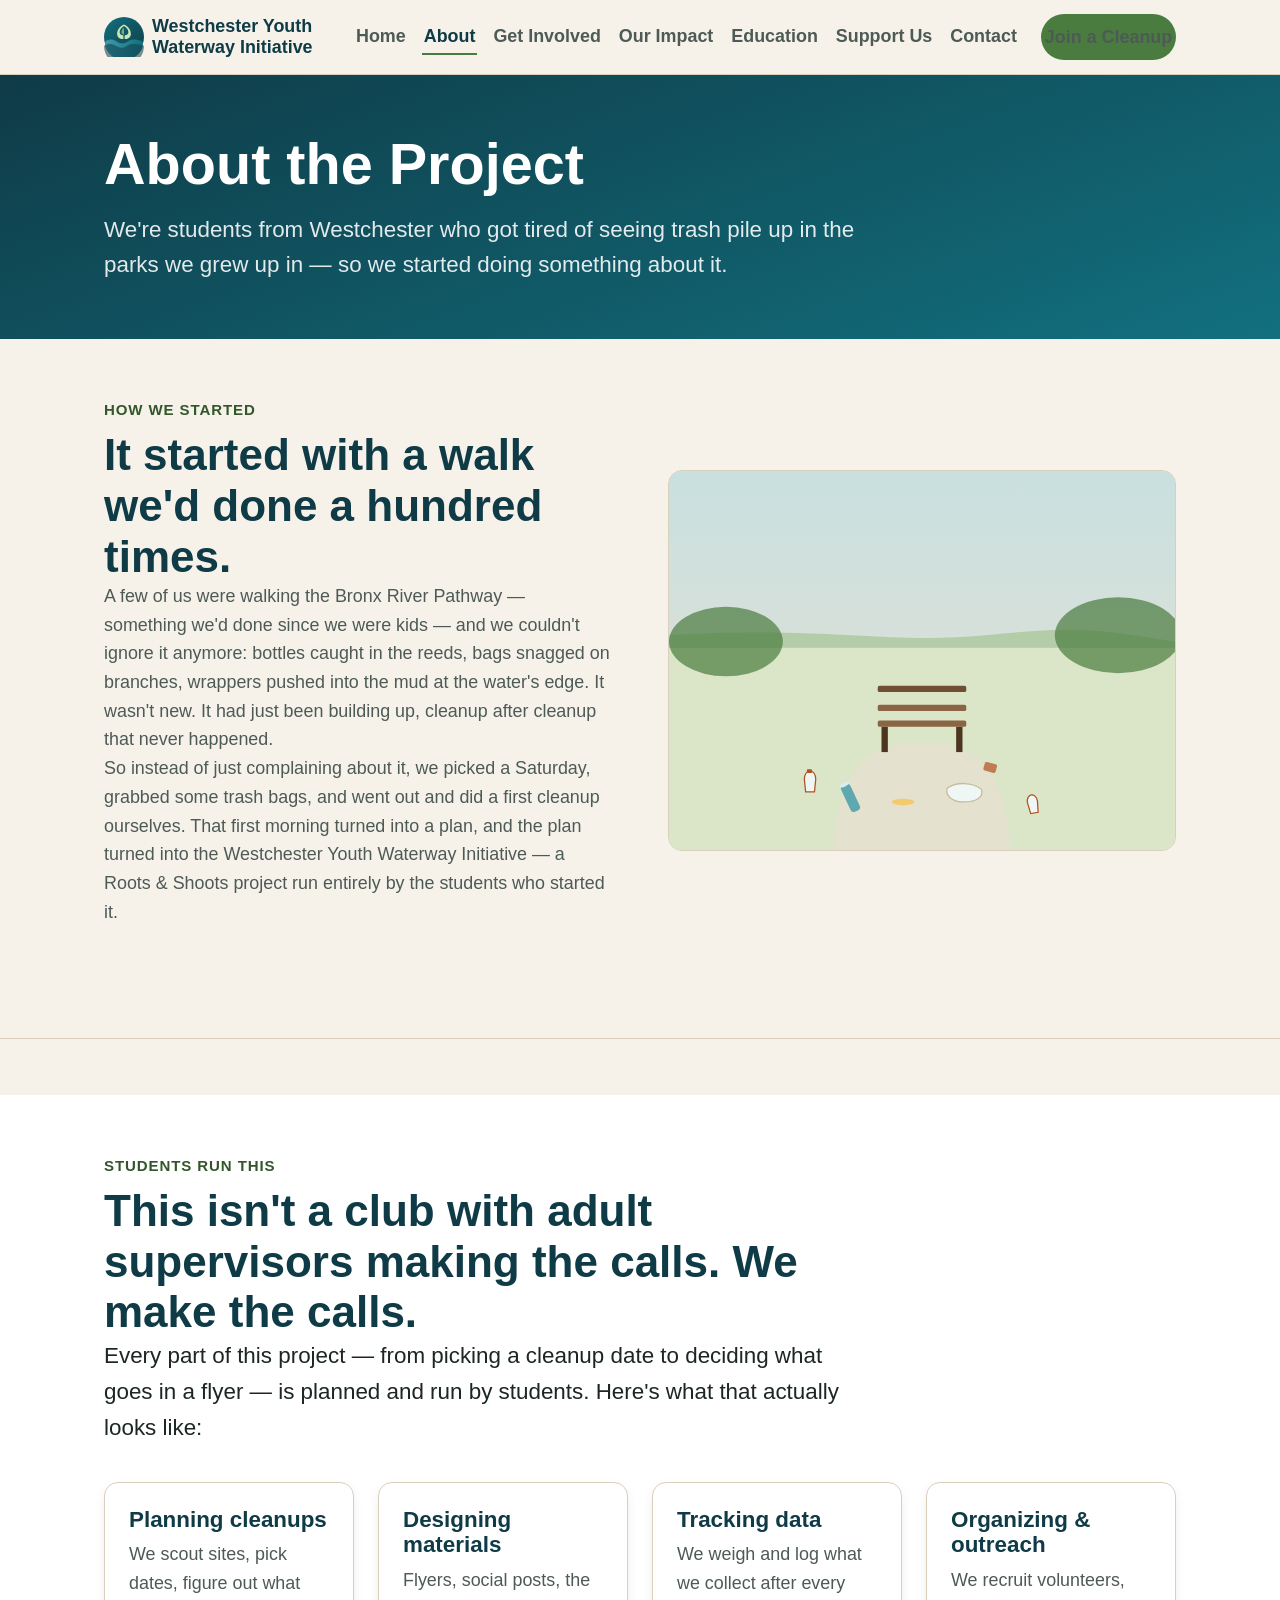
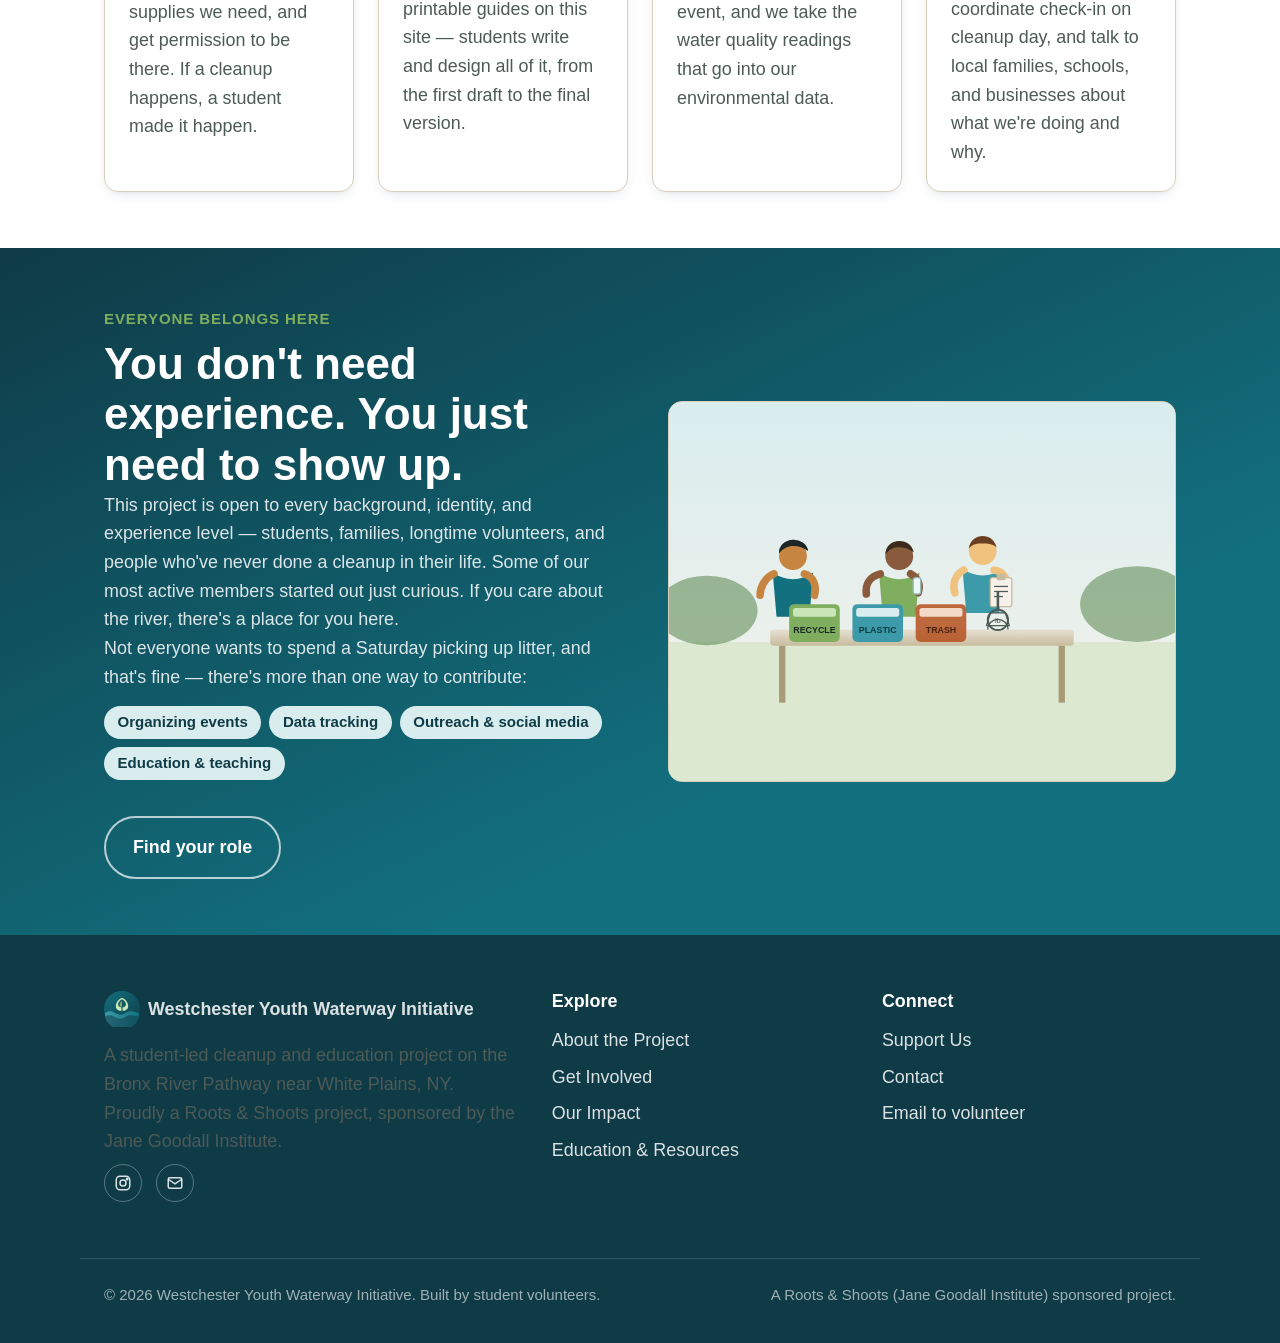
==== about.html @ 6a2f2ce6 "Build Westchester Youth Waterway Initiative website Static HTML/CSS/JS site (no build step, no depen" ====
<!doctype html>
<html lang="en">
<head>
<meta charset="UTF-8">
<meta name="viewport" content="width=device-width, initial-scale=1.0">
<title>About the Project | Westchester Youth Waterway Initiative</title>
<meta name="description" content="How the Westchester Youth Waterway Initiative started, who runs it, and how students lead every part of it.">
<link rel="icon" href="images/logo-mark.svg" type="image/svg+xml">
<link rel="stylesheet" href="css/styles.css">
</head>
<body>
<a class="skip-link" href="#main">Skip to content</a>

<header class="site-header">
  <div class="container nav-bar">
    <a class="brand" href="index.html">
      <img src="images/logo-mark.svg" alt="" width="40" height="40">
      <span class="brand-name-full">Westchester Youth<br>Waterway Initiative</span>
    </a>
    <button class="nav-toggle" type="button" aria-expanded="false" aria-controls="primary-nav-list">
      <span>Menu</span>
    </button>
    <ul class="nav-list" id="primary-nav-list">
      <li><a href="index.html">Home</a></li>
      <li><a href="about.html" aria-current="page">About</a></li>
      <li><a href="get-involved.html">Get Involved</a></li>
      <li><a href="impact.html">Our Impact</a></li>
      <li><a href="education.html">Education</a></li>
      <li><a href="support.html">Support Us</a></li>
      <li><a href="contact.html">Contact</a></li>
      <li><a class="btn btn-primary" href="get-involved.html">Join a Cleanup</a></li>
    </ul>
  </div>
</header>

<main id="main">

  <section class="page-hero">
    <div class="container">
      <h1>About the Project</h1>
      <p class="lede">We're students from Westchester who got tired of seeing trash pile up in the parks we grew up in — so we started doing something about it.</p>
    </div>
  </section>

  <!-- Origin story -->
  <section class="section">
    <div class="container split">
      <div>
        <span class="eyebrow">How we started</span>
        <h2>It started with a walk we'd done a hundred times.</h2>
        <p>A few of us were walking the Bronx River Pathway — something we'd done since we were kids — and we couldn't ignore it anymore: bottles caught in the reeds, bags snagged on branches, wrappers pushed into the mud at the water's edge. It wasn't new. It had just been building up, cleanup after cleanup that never happened.</p>
        <p>So instead of just complaining about it, we picked a Saturday, grabbed some trash bags, and went out and did a first cleanup ourselves. That first morning turned into a plan, and the plan turned into the Westchester Youth Waterway Initiative — a Roots &amp; Shoots project run entirely by the students who started it.</p>
      </div>
      <figure class="art-frame ratio-4-3">
        <img src="images/site-a-before.svg" alt="Illustration of a riverside park bench area with litter scattered in the grass, before a cleanup">
      </figure>
    </div>
  </section>

  <hr class="divider">

  <!-- Student leadership -->
  <section class="section section--alt">
    <div class="container">
      <div class="section-head">
        <span class="eyebrow">Students run this</span>
        <h2>This isn't a club with adult supervisors making the calls. We make the calls.</h2>
        <p class="lede">Every part of this project — from picking a cleanup date to deciding what goes in a flyer — is planned and run by students. Here's what that actually looks like:</p>
      </div>
      <div class="grid grid-4">
        <div class="card">
          <h3>Planning cleanups</h3>
          <p>We scout sites, pick dates, figure out what supplies we need, and get permission to be there. If a cleanup happens, a student made it happen.</p>
        </div>
        <div class="card">
          <h3>Designing materials</h3>
          <p>Flyers, social posts, the printable guides on this site — students write and design all of it, from the first draft to the final version.</p>
        </div>
        <div class="card">
          <h3>Tracking data</h3>
          <p>We weigh and log what we collect after every event, and we take the water quality readings that go into our environmental data.</p>
        </div>
        <div class="card">
          <h3>Organizing &amp; outreach</h3>
          <p>We recruit volunteers, coordinate check-in on cleanup day, and talk to local families, schools, and businesses about what we're doing and why.</p>
        </div>
      </div>
    </div>
  </section>

  <!-- Inclusivity -->
  <section class="section section--river">
    <div class="container split">
      <div>
        <span class="eyebrow">Everyone belongs here</span>
        <h2>You don't need experience. You just need to show up.</h2>
        <p>This project is open to every background, identity, and experience level — students, families, longtime volunteers, and people who've never done a cleanup in their life. Some of our most active members started out just curious. If you care about the river, there's a place for you here.</p>
        <p>Not everyone wants to spend a Saturday picking up litter, and that's fine — there's more than one way to contribute:</p>
        <div class="tag-list">
          <span class="tag">Organizing events</span>
          <span class="tag">Data tracking</span>
          <span class="tag">Outreach &amp; social media</span>
          <span class="tag">Education &amp; teaching</span>
        </div>
        <div class="btn-row" style="margin-top: var(--space-5);">
          <a class="btn btn-outline-light" href="get-involved.html">Find your role</a>
        </div>
      </div>
      <figure class="art-frame ratio-4-3">
        <img src="images/cleanup-sorting.svg" alt="Illustration of students sorting and logging collected litter at a table">
      </figure>
    </div>
  </section>

</main>

<footer class="site-footer">
  <div class="container footer-grid">
    <div>
      <div class="footer-brand">
        <img src="images/logo-mark.svg" alt="" width="36" height="36">
        <strong>Westchester Youth Waterway Initiative</strong>
      </div>
      <p>A student-led cleanup and education project on the Bronx River Pathway near White Plains, NY. Proudly a Roots &amp; Shoots project, sponsored by the Jane Goodall Institute.</p>
      <div class="social-row">
        <a href="https://instagram.com/yourhandle" aria-label="Instagram (placeholder — update in footer of every page)">
          <svg viewBox="0 0 24 24" fill="none" stroke="currentColor" stroke-width="2" aria-hidden="true"><rect x="3" y="3" width="18" height="18" rx="5"/><circle cx="12" cy="12" r="4"/><circle cx="17.5" cy="6.5" r="1"/></svg>
        </a>
        <a href="mailto:ethangkantor@gmail.com" aria-label="Email us">
          <svg viewBox="0 0 24 24" fill="none" stroke="currentColor" stroke-width="2" aria-hidden="true"><rect x="3" y="5" width="18" height="14" rx="2"/><path d="M3 7l9 6 9-6"/></svg>
        </a>
      </div>
    </div>
    <div>
      <h4>Explore</h4>
      <nav class="footer-links" aria-label="Footer">
        <a href="about.html">About the Project</a>
        <a href="get-involved.html">Get Involved</a>
        <a href="impact.html">Our Impact</a>
        <a href="education.html">Education &amp; Resources</a>
      </nav>
    </div>
    <div>
      <h4>Connect</h4>
      <div class="footer-links">
        <a href="support.html">Support Us</a>
        <a href="contact.html">Contact</a>
        <a href="mailto:ethangkantor@gmail.com?subject=Volunteer%20sign-up">Email to volunteer</a>
      </div>
    </div>
  </div>
  <div class="container footer-bottom">
    <span>© 2026 Westchester Youth Waterway Initiative. Built by student volunteers.</span>
    <span>A Roots &amp; Shoots (Jane Goodall Institute) sponsored project.</span>
  </div>
</footer>

<script src="js/main.js" defer></script>
</body>
</html>
---- css/styles.css ----
/* =========================================================================
   Westchester Youth Waterway Initiative — Site Stylesheet
   One file, used by every page. See README.md before editing colors.
   ========================================================================= */

/* ---- Design tokens ------------------------------------------------------ */
:root {
  /* River / water tones */
  --river-deep: #0f3b47;
  --river: #12707f;
  --river-light: #3d9aa8;
  --river-pale: #d9edee;

  /* Leaf / plant tones */
  --leaf-deep: #33562c;
  --leaf: #4a7c3f;
  --leaf-light: #7fae5f;
  --leaf-pale: #e4efd9;

  /* Warm neutrals */
  --sand: #f6f2ea;
  --sand-deep: #e8e0d2;
  --sand-line: #d9cfba;
  --white: #ffffff;

  /* Text */
  --ink: #1c2624;
  --ink-soft: #4d5a56;
  --ink-faint: #5c655f;

  /* Feedback */
  --warn: #b5501f;

  /* Type scale */
  --font-body: -apple-system, BlinkMacSystemFont, "Segoe UI", Roboto, Helvetica, Arial, sans-serif;
  --fs-sm: clamp(0.85rem, 0.82rem + 0.15vw, 0.95rem);
  --fs-base: clamp(1rem, 0.96rem + 0.2vw, 1.125rem);
  --fs-lg: clamp(1.15rem, 1.05rem + 0.45vw, 1.4rem);
  --fs-xl: clamp(1.5rem, 1.3rem + 0.9vw, 2rem);
  --fs-2xl: clamp(1.9rem, 1.5rem + 1.8vw, 2.75rem);
  --fs-3xl: clamp(2.3rem, 1.7rem + 2.8vw, 3.6rem);

  /* Spacing scale */
  --space-1: 0.25rem;
  --space-2: 0.5rem;
  --space-3: 0.9rem;
  --space-4: 1.5rem;
  --space-5: 2.25rem;
  --space-6: 3.5rem;
  --space-7: 5.5rem;

  /* Layout */
  --container: 1120px;
  --radius: 14px;
  --radius-sm: 8px;
  --shadow: 0 10px 30px -14px rgba(15, 59, 71, 0.35);
  --shadow-sm: 0 4px 14px -6px rgba(15, 59, 71, 0.25);
}

/* ---- Reset --------------------------------------------------------------- */
*, *::before, *::after { box-sizing: border-box; }
html { -webkit-text-size-adjust: 100%; }
body {
  margin: 0;
  font-family: var(--font-body);
  font-size: var(--fs-base);
  line-height: 1.6;
  color: var(--ink);
  background: var(--sand);
}
img, svg { max-width: 100%; display: block; }
h1, h2, h3, h4, p, ul, ol, figure { margin: 0; }
ul, ol { padding: 0; list-style: none; }
a { color: inherit; }
button { font: inherit; }

h1, h2, h3, h4 {
  font-weight: 800;
  line-height: 1.15;
  color: var(--river-deep);
}
h1 { font-size: var(--fs-3xl); }
h2 { font-size: var(--fs-2xl); }
h3 { font-size: var(--fs-lg); }
h4 { font-size: var(--fs-base); }

p { color: var(--ink-soft); }
.lede { font-size: var(--fs-lg); color: var(--ink); }

@media (prefers-reduced-motion: reduce) {
  *, *::before, *::after {
    animation-duration: 0.01ms !important;
    animation-iteration-count: 1 !important;
    transition-duration: 0.01ms !important;
    scroll-behavior: auto !important;
  }
}

/* ---- Utility layout ------------------------------------------------------ */
.container {
  width: 100%;
  max-width: var(--container);
  margin-inline: auto;
  padding-inline: var(--space-4);
}
.section { padding-block: var(--space-6); }
.section--tight { padding-block: var(--space-5); }
.section--alt { background: var(--white); }
.section--river {
  background: linear-gradient(155deg, var(--river-deep), var(--river) 70%);
  color: var(--white);
}
.section--river h2, .section--river h3 { color: var(--white); }
.section--river p { color: rgba(255, 255, 255, 0.85); }

.section-head { max-width: 760px; margin-bottom: var(--space-5); }
.eyebrow {
  display: inline-block;
  font-size: var(--fs-sm);
  font-weight: 700;
  letter-spacing: 0.06em;
  text-transform: uppercase;
  color: var(--leaf-deep);
  margin-bottom: var(--space-2);
}
.section--river .eyebrow { color: var(--leaf-light); }

.visually-hidden {
  position: absolute;
  width: 1px; height: 1px;
  overflow: hidden;
  clip: rect(0 0 0 0);
  white-space: nowrap;
}

.skip-link {
  position: absolute;
  left: var(--space-3);
  top: -60px;
  background: var(--river-deep);
  color: var(--white);
  padding: var(--space-2) var(--space-4);
  border-radius: var(--radius-sm);
  z-index: 1000;
  transition: top 0.15s ease;
}
.skip-link:focus { top: var(--space-3); }

:focus-visible {
  outline: 3px solid var(--leaf);
  outline-offset: 2px;
}

/* ---- Buttons -------------------------------------------------------------- */
.btn {
  display: inline-flex;
  align-items: center;
  gap: var(--space-2);
  padding: 0.85em 1.5em;
  border-radius: 999px;
  font-weight: 700;
  font-size: var(--fs-base);
  text-decoration: none;
  border: 2px solid transparent;
  cursor: pointer;
  transition: transform 0.12s ease, background-color 0.15s ease, border-color 0.15s ease, color 0.15s ease;
}
.btn:hover { transform: translateY(-2px); }
.btn-primary { background: var(--leaf); color: var(--white); }
.btn-primary:hover { background: var(--leaf-deep); }
.btn-secondary { background: var(--white); color: var(--river-deep); border-color: var(--river-deep); }
.btn-secondary:hover { background: var(--river-deep); color: var(--white); }
.btn-outline-light { background: transparent; color: var(--white); border-color: rgba(255,255,255,0.7); }
.btn-outline-light:hover { background: rgba(255,255,255,0.15); border-color: var(--white); }
.btn-block { width: 100%; justify-content: center; }
.btn-row { display: flex; flex-wrap: wrap; gap: var(--space-3); }

/* ---- Site header / nav ----------------------------------------------------- */
.site-header {
  position: sticky;
  top: 0;
  z-index: 100;
  background: var(--sand);
  border-bottom: 1px solid var(--sand-line);
}
.nav-bar {
  display: flex;
  align-items: center;
  justify-content: space-between;
  padding-block: var(--space-3);
}
.brand {
  display: flex;
  align-items: center;
  gap: var(--space-2);
  text-decoration: none;
  font-weight: 800;
  color: var(--river-deep);
  font-size: var(--fs-base);
  line-height: 1.15;
}
.brand img { width: 40px; height: 40px; }
.brand-name-full { display: block; }
.brand-name-short { display: none; font-size: var(--fs-sm); color: var(--ink-faint); font-weight: 600; }

.nav-toggle {
  display: none;
  background: none;
  border: 2px solid var(--river-deep);
  border-radius: var(--radius-sm);
  padding: 0.5em 0.7em;
  color: var(--river-deep);
}

.nav-list {
  display: flex;
  align-items: center;
  gap: var(--space-3);
}
.nav-list a {
  text-decoration: none;
  font-weight: 600;
  color: var(--ink-soft);
  padding: 0.35em 0.1em;
  border-bottom: 2px solid transparent;
}
.nav-list a:hover,
.nav-list a[aria-current="page"] {
  color: var(--river-deep);
  border-bottom-color: var(--leaf);
}
.nav-list .btn { margin-left: var(--space-2); }

/* This breakpoint is wider than the others: the full text nav (7 links + a
   button) needs roughly 1050px to lay out on one line without wrapping
   mid-word, so we switch to the mobile menu earlier than the rest of the
   layout does. See README before changing nav link text or count. */
@media (max-width: 1100px) {
  .nav-toggle { display: inline-flex; align-items: center; gap: 0.4em; }
  .nav-list {
    position: absolute;
    inset-inline: 0;
    top: 100%;
    flex-direction: column;
    align-items: stretch;
    background: var(--sand);
    border-bottom: 1px solid var(--sand-line);
    padding: var(--space-3) var(--space-4) var(--space-4);
    gap: var(--space-2);
    display: none;
  }
  .nav-list.is-open { display: flex; }
  .nav-list a { padding: 0.6em 0; border-bottom: 1px solid var(--sand-line); }
  .nav-list .btn { margin-left: 0; margin-top: var(--space-2); }
}

/* ---- Hero ------------------------------------------------------------------ */
.hero {
  background: linear-gradient(160deg, var(--river-deep) 0%, var(--river) 60%, var(--river-light) 100%);
  color: var(--white);
  overflow: hidden;
}
.hero-inner {
  display: grid;
  grid-template-columns: 1.1fr 1fr;
  gap: var(--space-6);
  align-items: center;
  padding-block: var(--space-7) var(--space-6);
}
.hero-tag {
  display: inline-block;
  font-weight: 700;
  font-size: var(--fs-sm);
  letter-spacing: 0.04em;
  text-transform: uppercase;
  color: var(--leaf-light);
  background: rgba(255,255,255,0.08);
  border: 1px solid rgba(255,255,255,0.25);
  padding: 0.4em 0.9em;
  border-radius: 999px;
  margin-bottom: var(--space-4);
}
.hero h1 { color: var(--white); margin-bottom: var(--space-3); }
.hero .lede { color: rgba(255,255,255,0.9); margin-bottom: var(--space-5); max-width: 46ch; }
.hero-art { border-radius: var(--radius); overflow: hidden; box-shadow: var(--shadow); }

.page-hero {
  background: linear-gradient(160deg, var(--river-deep) 0%, var(--river) 100%);
  color: var(--white);
  padding-block: var(--space-6);
}
.page-hero h1 { color: var(--white); }
.page-hero .lede { color: rgba(255,255,255,0.88); max-width: 62ch; margin-top: var(--space-3); }

@media (max-width: 860px) {
  .hero-inner { grid-template-columns: 1fr; padding-block: var(--space-6) var(--space-5); }
}

/* ---- Cards ------------------------------------------------------------------ */
.grid { display: grid; gap: var(--space-4); }
.grid-3 { grid-template-columns: repeat(3, 1fr); }
.grid-2 { grid-template-columns: repeat(2, 1fr); }
.grid-4 { grid-template-columns: repeat(4, 1fr); }
@media (max-width: 860px) {
  .grid-3, .grid-4 { grid-template-columns: repeat(2, 1fr); }
}
@media (max-width: 620px) {
  .grid-2, .grid-3, .grid-4 { grid-template-columns: 1fr; }
}

.card {
  background: var(--white);
  border: 1px solid var(--sand-line);
  border-radius: var(--radius);
  padding: var(--space-4);
  box-shadow: var(--shadow-sm);
}
.card h3 { margin-bottom: var(--space-2); }
.card p { margin: 0; }
.card-icon {
  width: 52px; height: 52px;
  margin-bottom: var(--space-3);
  color: var(--leaf);
}

.pillar-card { text-align: left; }
.pillar-card .card-icon { color: var(--river); }

/* ---- Why it matters strip ---------------------------------------------------- */
.why-strip { background: var(--leaf-pale); }

/* ---- Stats --------------------------------------------------------------------- */
.stat-grid {
  display: grid;
  grid-template-columns: repeat(4, 1fr);
  gap: var(--space-4);
}
@media (max-width: 860px) { .stat-grid { grid-template-columns: repeat(2, 1fr); } }
@media (max-width: 480px) { .stat-grid { grid-template-columns: 1fr; } }

.stat-card {
  background: var(--white);
  border-radius: var(--radius);
  padding: var(--space-5) var(--space-4);
  text-align: center;
  border: 1px solid var(--sand-line);
}
.stat-figure {
  font-size: var(--fs-3xl);
  font-weight: 800;
  color: var(--leaf);
  line-height: 1;
  margin-bottom: var(--space-2);
}
.stat-label { color: var(--ink-soft); font-weight: 600; font-size: var(--fs-sm); text-transform: uppercase; letter-spacing: 0.04em; }
.stat-asof { text-align: center; color: var(--ink-faint); font-size: var(--fs-sm); margin-top: var(--space-4); }

/* ---- Figures / image slots -------------------------------------------------- */
.art-frame {
  border-radius: var(--radius);
  overflow: hidden;
  background: var(--river-pale);
  border: 1px solid var(--sand-line);
}
.art-frame img { width: 100%; height: 100%; object-fit: cover; }
figcaption { font-size: var(--fs-sm); color: var(--ink-faint); margin-top: var(--space-2); }

.ratio-16-9 { aspect-ratio: 16 / 9; }
.ratio-4-3 { aspect-ratio: 4 / 3; }
.ratio-1-1 { aspect-ratio: 1 / 1; }
.ratio-3-2 { aspect-ratio: 3 / 2; }

/* ---- Gallery / before-after -------------------------------------------------- */
.gallery-grid {
  display: grid;
  grid-template-columns: repeat(3, 1fr);
  gap: var(--space-5);
}
@media (max-width: 860px) { .gallery-grid { grid-template-columns: 1fr; } }

.ba-pair { display: grid; grid-template-columns: 1fr 1fr; gap: var(--space-2); }
.ba-pair .art-frame { position: relative; cursor: zoom-in; border: none; }
.ba-pair .art-frame::after {
  content: attr(data-label);
  position: absolute;
  left: var(--space-2);
  bottom: var(--space-2);
  background: rgba(15, 59, 71, 0.82);
  color: var(--white);
  font-size: var(--fs-sm);
  font-weight: 700;
  padding: 0.2em 0.7em;
  border-radius: 999px;
}
.ba-pair button.art-frame { border: none; padding: 0; width: 100%; }
.gallery-site-name { font-weight: 700; color: var(--river-deep); margin-bottom: var(--space-2); }

/* Lightbox */
dialog.lightbox {
  position: relative;
  border: none;
  border-radius: var(--radius);
  padding: 0;
  max-width: min(92vw, 900px);
  background: var(--white);
}
dialog.lightbox::backdrop { background: rgba(15, 38, 44, 0.75); }
.lightbox-inner { padding: var(--space-4); }
.lightbox-inner img, .lightbox-inner svg { width: 100%; border-radius: var(--radius-sm); }
.lightbox-caption { margin-top: var(--space-3); color: var(--ink-soft); }
.lightbox-close {
  position: absolute;
  top: var(--space-3); right: var(--space-3);
  background: var(--river-deep);
  color: var(--white);
  border: none;
  border-radius: 999px;
  width: 36px; height: 36px;
  font-size: 1.1rem;
  cursor: pointer;
}

/* ---- Testimonials -------------------------------------------------------------- */
.testimonial {
  background: var(--river-pale);
  border-left: 4px solid var(--river);
  border-radius: var(--radius-sm);
  padding: var(--space-4);
}
.testimonial p:first-child { font-size: var(--fs-lg); color: var(--river-deep); font-style: italic; }
.testimonial cite { display: block; margin-top: var(--space-3); font-style: normal; font-weight: 700; color: var(--ink); }

/* ---- Mailto / contact cards ------------------------------------------------------ */
.mail-card {
  background: var(--white);
  border: 2px dashed var(--leaf);
  border-radius: var(--radius);
  padding: var(--space-5);
  display: flex;
  flex-wrap: wrap;
  align-items: center;
  justify-content: space-between;
  gap: var(--space-4);
}
.mail-card h3 { margin-bottom: var(--space-1); }

/* ---- Events / list rows ------------------------------------------------------------ */
.event-list { display: grid; gap: var(--space-4); }
.event-card {
  background: var(--white);
  border: 1px solid var(--sand-line);
  border-radius: var(--radius);
  padding: var(--space-4);
  display: grid;
  grid-template-columns: 140px 1fr auto;
  gap: var(--space-4);
  align-items: center;
}
.event-date {
  background: var(--leaf-pale);
  color: var(--leaf-deep);
  border-radius: var(--radius-sm);
  text-align: center;
  padding: var(--space-3) var(--space-2);
  font-weight: 700;
}
.event-date .month { display: block; font-size: var(--fs-sm); text-transform: uppercase; letter-spacing: 0.05em; }
.event-date .day { display: block; font-size: var(--fs-xl); }
.event-meta { color: var(--ink-soft); font-size: var(--fs-sm); }
.event-meta strong { color: var(--ink); }
@media (max-width: 640px) {
  .event-card { grid-template-columns: 1fr; text-align: left; }
  .event-date { display: inline-flex; gap: 0.4em; justify-content: flex-start; width: max-content; padding: 0.4em 0.9em; }
}

/* ---- Numbered steps ------------------------------------------------------------------ */
.steps { display: grid; gap: var(--space-4); counter-reset: step; }
.step {
  display: grid;
  grid-template-columns: auto 1fr;
  gap: var(--space-4);
  align-items: start;
}
.step-num {
  counter-increment: step;
  width: 44px; height: 44px;
  border-radius: 50%;
  background: var(--river);
  color: var(--white);
  display: flex; align-items: center; justify-content: center;
  font-weight: 800;
  flex-shrink: 0;
}
.step-num::before { content: counter(step); }

/* ---- Resource / education cards -------------------------------------------------------- */
.resource-card {
  display: flex;
  flex-direction: column;
  height: 100%;
}
.resource-card .btn { margin-top: var(--space-3); align-self: flex-start; }

/* ---- Tables (data collection guide) -------------------------------------------------------- */
table { width: 100%; border-collapse: collapse; margin-block: var(--space-3); }
th, td { text-align: left; padding: var(--space-2) var(--space-3); border-bottom: 1px solid var(--sand-line); font-size: var(--fs-sm); }
th { color: var(--river-deep); }

/* ---- Footer ---------------------------------------------------------------------------------- */
.site-footer {
  background: var(--river-deep);
  color: rgba(255,255,255,0.85);
  padding-block: var(--space-6) var(--space-5);
}
.footer-grid {
  display: grid;
  grid-template-columns: 1.4fr 1fr 1fr;
  gap: var(--space-5);
}
@media (max-width: 700px) { .footer-grid { grid-template-columns: 1fr; } }
.site-footer h4 { color: var(--white); margin-bottom: var(--space-3); }
.site-footer a { color: rgba(255,255,255,0.85); text-decoration: none; }
.site-footer a:hover { color: var(--leaf-light); text-decoration: underline; }
.footer-links { display: grid; gap: var(--space-2); }
.footer-brand { display: flex; align-items: center; gap: var(--space-2); margin-bottom: var(--space-3); }
.footer-brand img { width: 36px; height: 36px; }
.footer-bottom {
  margin-top: var(--space-6);
  padding-top: var(--space-4);
  border-top: 1px solid rgba(255,255,255,0.15);
  font-size: var(--fs-sm);
  color: rgba(255,255,255,0.6);
  display: flex;
  flex-wrap: wrap;
  gap: var(--space-3);
  justify-content: space-between;
}
.social-row { display: flex; gap: var(--space-3); margin-top: var(--space-2); }
.social-row a {
  width: 38px; height: 38px;
  border: 1px solid rgba(255,255,255,0.3);
  border-radius: 50%;
  display: flex; align-items: center; justify-content: center;
}
.social-row a:hover { background: rgba(255,255,255,0.12); }
.social-row svg { width: 18px; height: 18px; }

/* ---- Misc content blocks -------------------------------------------------------------------- */
.split {
  display: grid;
  grid-template-columns: 1fr 1fr;
  gap: var(--space-6);
  align-items: center;
}
@media (max-width: 860px) { .split { grid-template-columns: 1fr; } }
.split.reverse .split-media { order: 2; }

.tag-list { display: flex; flex-wrap: wrap; gap: var(--space-2); margin-top: var(--space-3); }
.tag {
  background: var(--river-pale);
  color: var(--river-deep);
  font-size: var(--fs-sm);
  font-weight: 700;
  padding: 0.3em 0.9em;
  border-radius: 999px;
}

.callout {
  background: var(--sand-deep);
  border-radius: var(--radius);
  padding: var(--space-4);
  border-left: 4px solid var(--leaf);
}

.divider { height: 1px; background: var(--sand-line); border: none; margin-block: var(--space-6); }

.breadcrumb { font-size: var(--fs-sm); color: var(--ink-faint); margin-bottom: var(--space-3); }
.breadcrumb a { color: var(--river); text-decoration: none; }
.breadcrumb a:hover { text-decoration: underline; }

/* ---- Print stylesheet (used on resources/*.html) -------------------------------------------- */
@media print {
  .site-header, .site-footer, .no-print { display: none !important; }
  body { background: var(--white); color: #000; }
  a { color: #000; text-decoration: underline; }
  .section { padding-block: var(--space-3); }
  .container { max-width: 100%; }
}
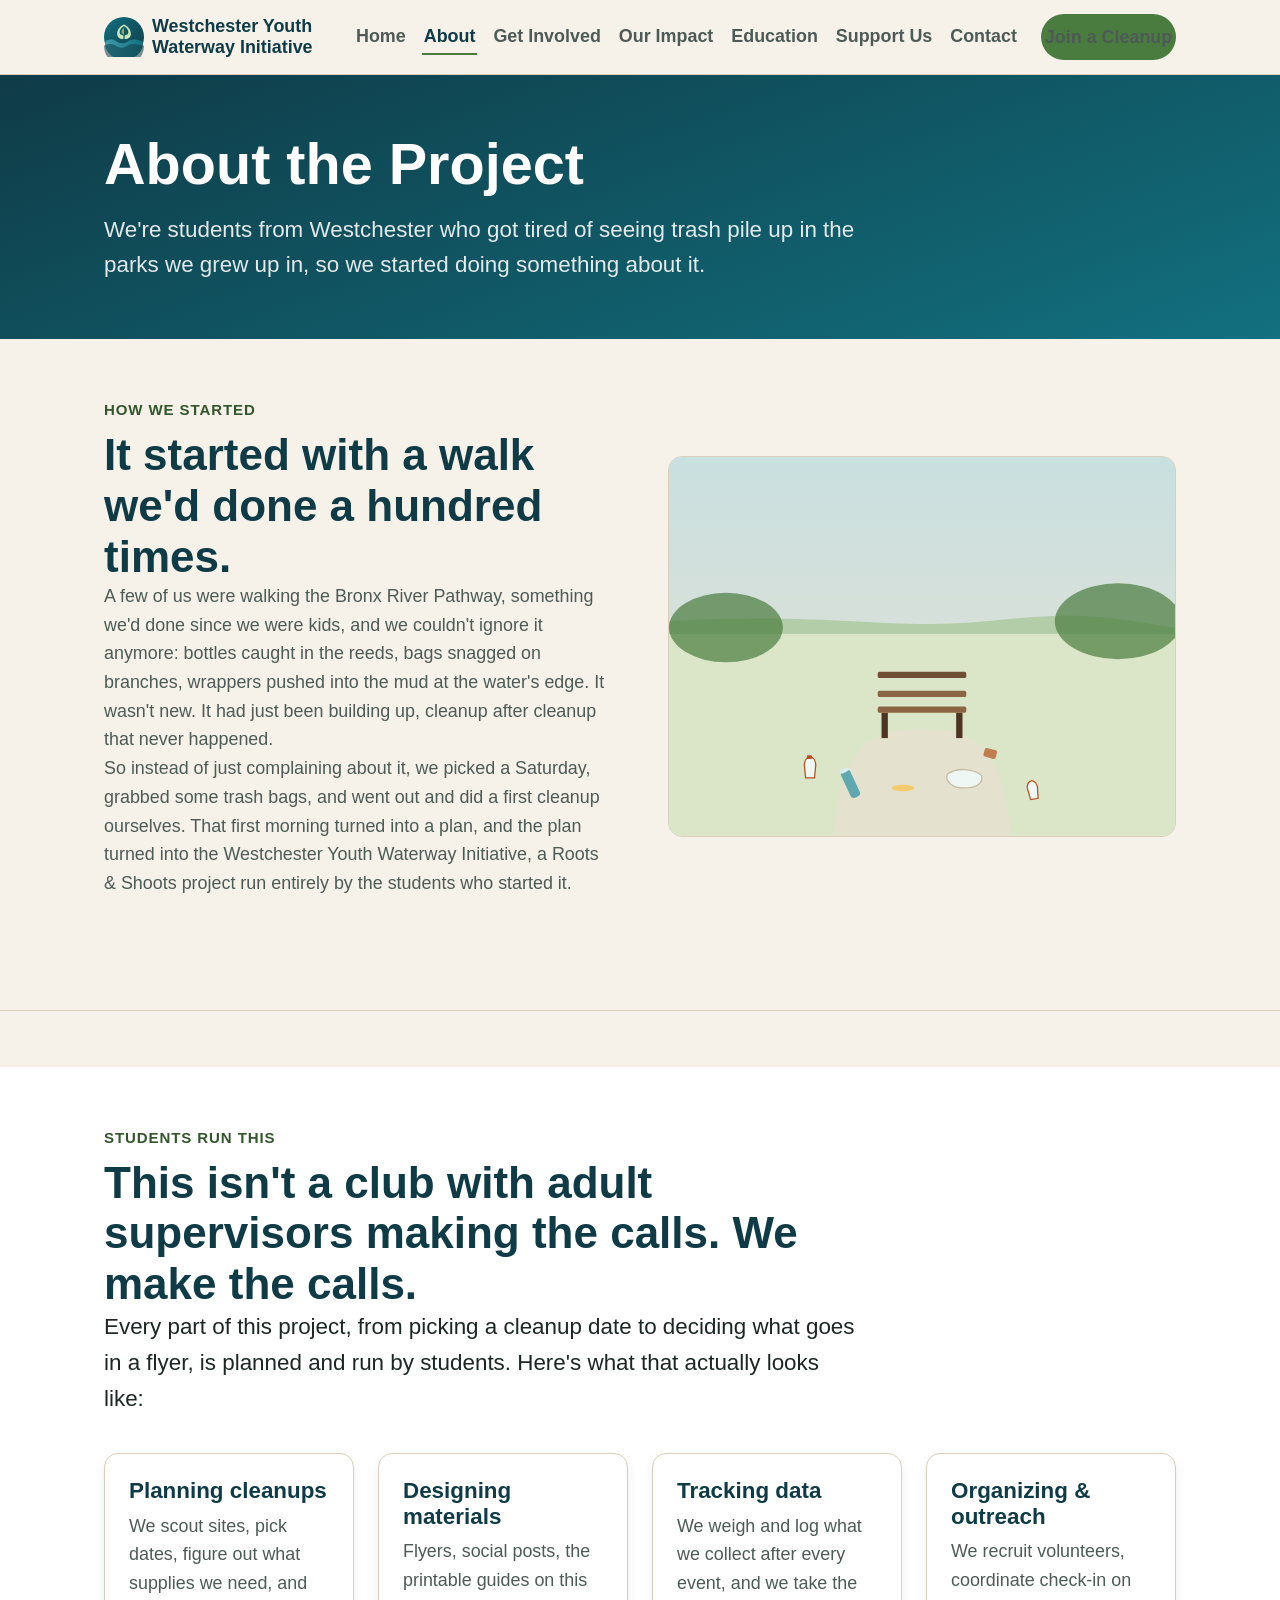
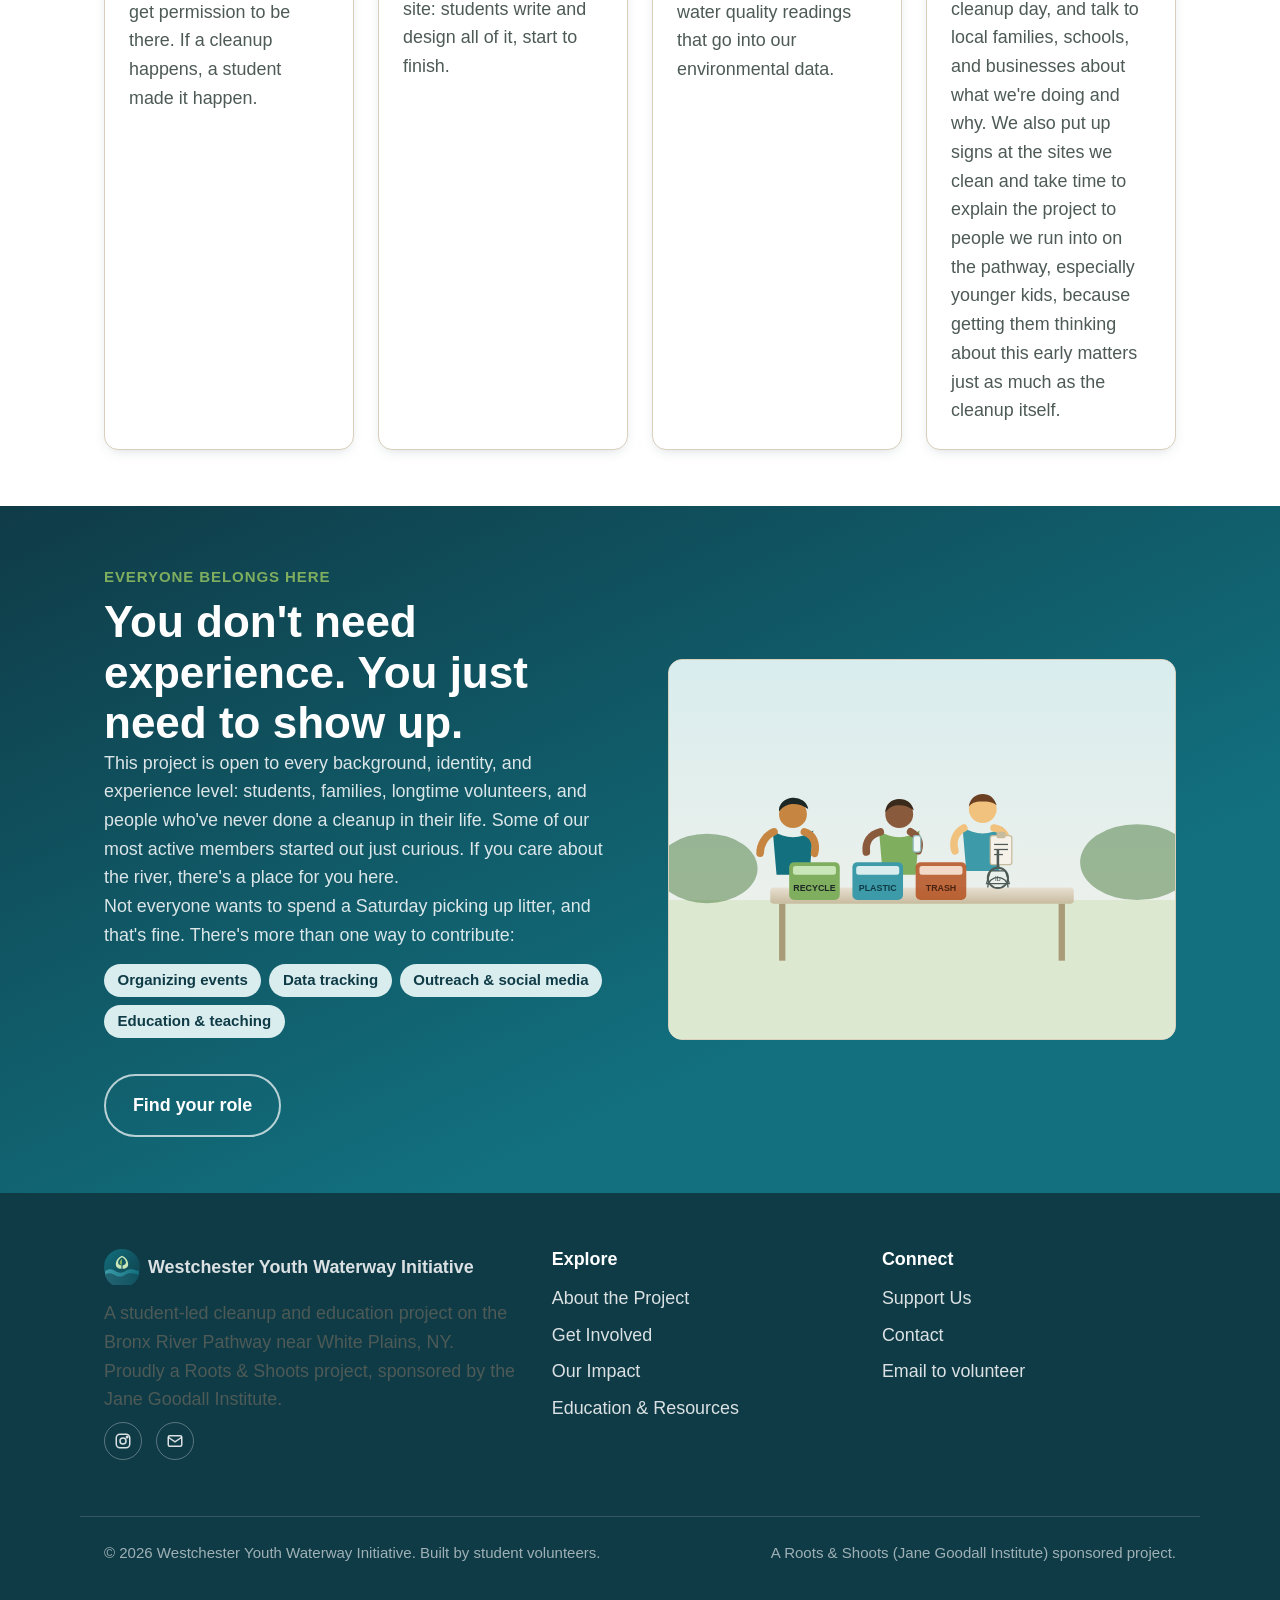
==== commit 3f0fadca: "Content revisions: drop gallery, rework copy, monthly cleanups - Remove the illustrated before/after" ====
--- a/about.html
+++ b/about.html
@@ -38,7 +38,7 @@
   <section class="page-hero">
     <div class="container">
       <h1>About the Project</h1>
-      <p class="lede">We're students from Westchester who got tired of seeing trash pile up in the parks we grew up in — so we started doing something about it.</p>
+      <p class="lede">We're students from Westchester who got tired of seeing trash pile up in the parks we grew up in, so we started doing something about it.</p>
     </div>
   </section>
 
@@ -48,8 +48,8 @@
       <div>
         <span class="eyebrow">How we started</span>
         <h2>It started with a walk we'd done a hundred times.</h2>
-        <p>A few of us were walking the Bronx River Pathway — something we'd done since we were kids — and we couldn't ignore it anymore: bottles caught in the reeds, bags snagged on branches, wrappers pushed into the mud at the water's edge. It wasn't new. It had just been building up, cleanup after cleanup that never happened.</p>
-        <p>So instead of just complaining about it, we picked a Saturday, grabbed some trash bags, and went out and did a first cleanup ourselves. That first morning turned into a plan, and the plan turned into the Westchester Youth Waterway Initiative — a Roots &amp; Shoots project run entirely by the students who started it.</p>
+        <p>A few of us were walking the Bronx River Pathway, something we'd done since we were kids, and we couldn't ignore it anymore: bottles caught in the reeds, bags snagged on branches, wrappers pushed into the mud at the water's edge. It wasn't new. It had just been building up, cleanup after cleanup that never happened.</p>
+        <p>So instead of just complaining about it, we picked a Saturday, grabbed some trash bags, and went out and did a first cleanup ourselves. That first morning turned into a plan, and the plan turned into the Westchester Youth Waterway Initiative, a Roots &amp; Shoots project run entirely by the students who started it.</p>
       </div>
       <figure class="art-frame ratio-4-3">
         <img src="images/site-a-before.svg" alt="Illustration of a riverside park bench area with litter scattered in the grass, before a cleanup">
@@ -65,7 +65,7 @@
       <div class="section-head">
         <span class="eyebrow">Students run this</span>
         <h2>This isn't a club with adult supervisors making the calls. We make the calls.</h2>
-        <p class="lede">Every part of this project — from picking a cleanup date to deciding what goes in a flyer — is planned and run by students. Here's what that actually looks like:</p>
+        <p class="lede">Every part of this project, from picking a cleanup date to deciding what goes in a flyer, is planned and run by students. Here's what that actually looks like:</p>
       </div>
       <div class="grid grid-4">
         <div class="card">
@@ -74,7 +74,7 @@
         </div>
         <div class="card">
           <h3>Designing materials</h3>
-          <p>Flyers, social posts, the printable guides on this site — students write and design all of it, from the first draft to the final version.</p>
+          <p>Flyers, social posts, the printable guides on this site: students write and design all of it, start to finish.</p>
         </div>
         <div class="card">
           <h3>Tracking data</h3>
@@ -82,7 +82,7 @@
         </div>
         <div class="card">
           <h3>Organizing &amp; outreach</h3>
-          <p>We recruit volunteers, coordinate check-in on cleanup day, and talk to local families, schools, and businesses about what we're doing and why.</p>
+          <p>We recruit volunteers, coordinate check-in on cleanup day, and talk to local families, schools, and businesses about what we're doing and why. We also put up signs at the sites we clean and take time to explain the project to people we run into on the pathway, especially younger kids, because getting them thinking about this early matters just as much as the cleanup itself.</p>
         </div>
       </div>
     </div>
@@ -94,8 +94,8 @@
       <div>
         <span class="eyebrow">Everyone belongs here</span>
         <h2>You don't need experience. You just need to show up.</h2>
-        <p>This project is open to every background, identity, and experience level — students, families, longtime volunteers, and people who've never done a cleanup in their life. Some of our most active members started out just curious. If you care about the river, there's a place for you here.</p>
-        <p>Not everyone wants to spend a Saturday picking up litter, and that's fine — there's more than one way to contribute:</p>
+        <p>This project is open to every background, identity, and experience level: students, families, longtime volunteers, and people who've never done a cleanup in their life. Some of our most active members started out just curious. If you care about the river, there's a place for you here.</p>
+        <p>Not everyone wants to spend a Saturday picking up litter, and that's fine. There's more than one way to contribute:</p>
         <div class="tag-list">
           <span class="tag">Organizing events</span>
           <span class="tag">Data tracking</span>
@@ -123,7 +123,7 @@
       </div>
       <p>A student-led cleanup and education project on the Bronx River Pathway near White Plains, NY. Proudly a Roots &amp; Shoots project, sponsored by the Jane Goodall Institute.</p>
       <div class="social-row">
-        <a href="https://instagram.com/yourhandle" aria-label="Instagram (placeholder — update in footer of every page)">
+        <a href="https://instagram.com/yourhandle" aria-label="Instagram (placeholder, update in footer of every page)">
           <svg viewBox="0 0 24 24" fill="none" stroke="currentColor" stroke-width="2" aria-hidden="true"><rect x="3" y="3" width="18" height="18" rx="5"/><circle cx="12" cy="12" r="4"/><circle cx="17.5" cy="6.5" r="1"/></svg>
         </a>
         <a href="mailto:ethangkantor@gmail.com" aria-label="Email us">
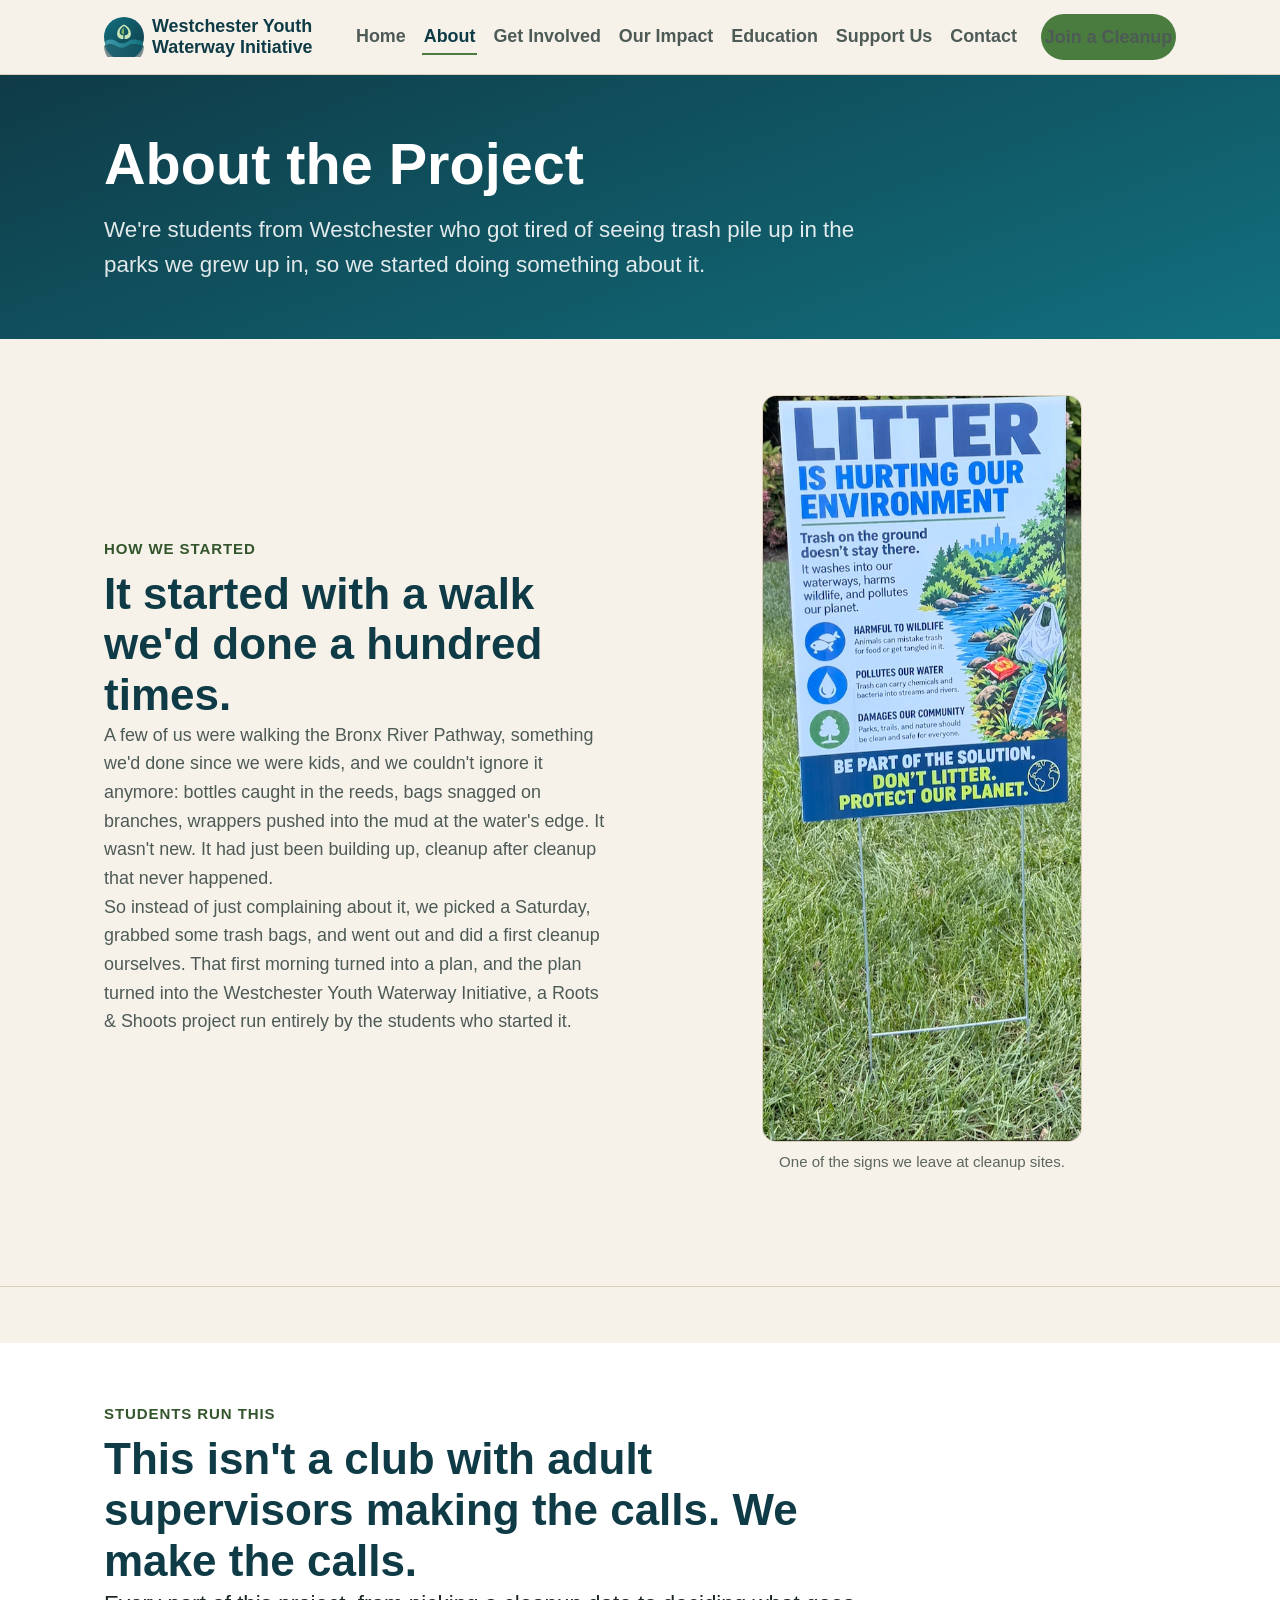
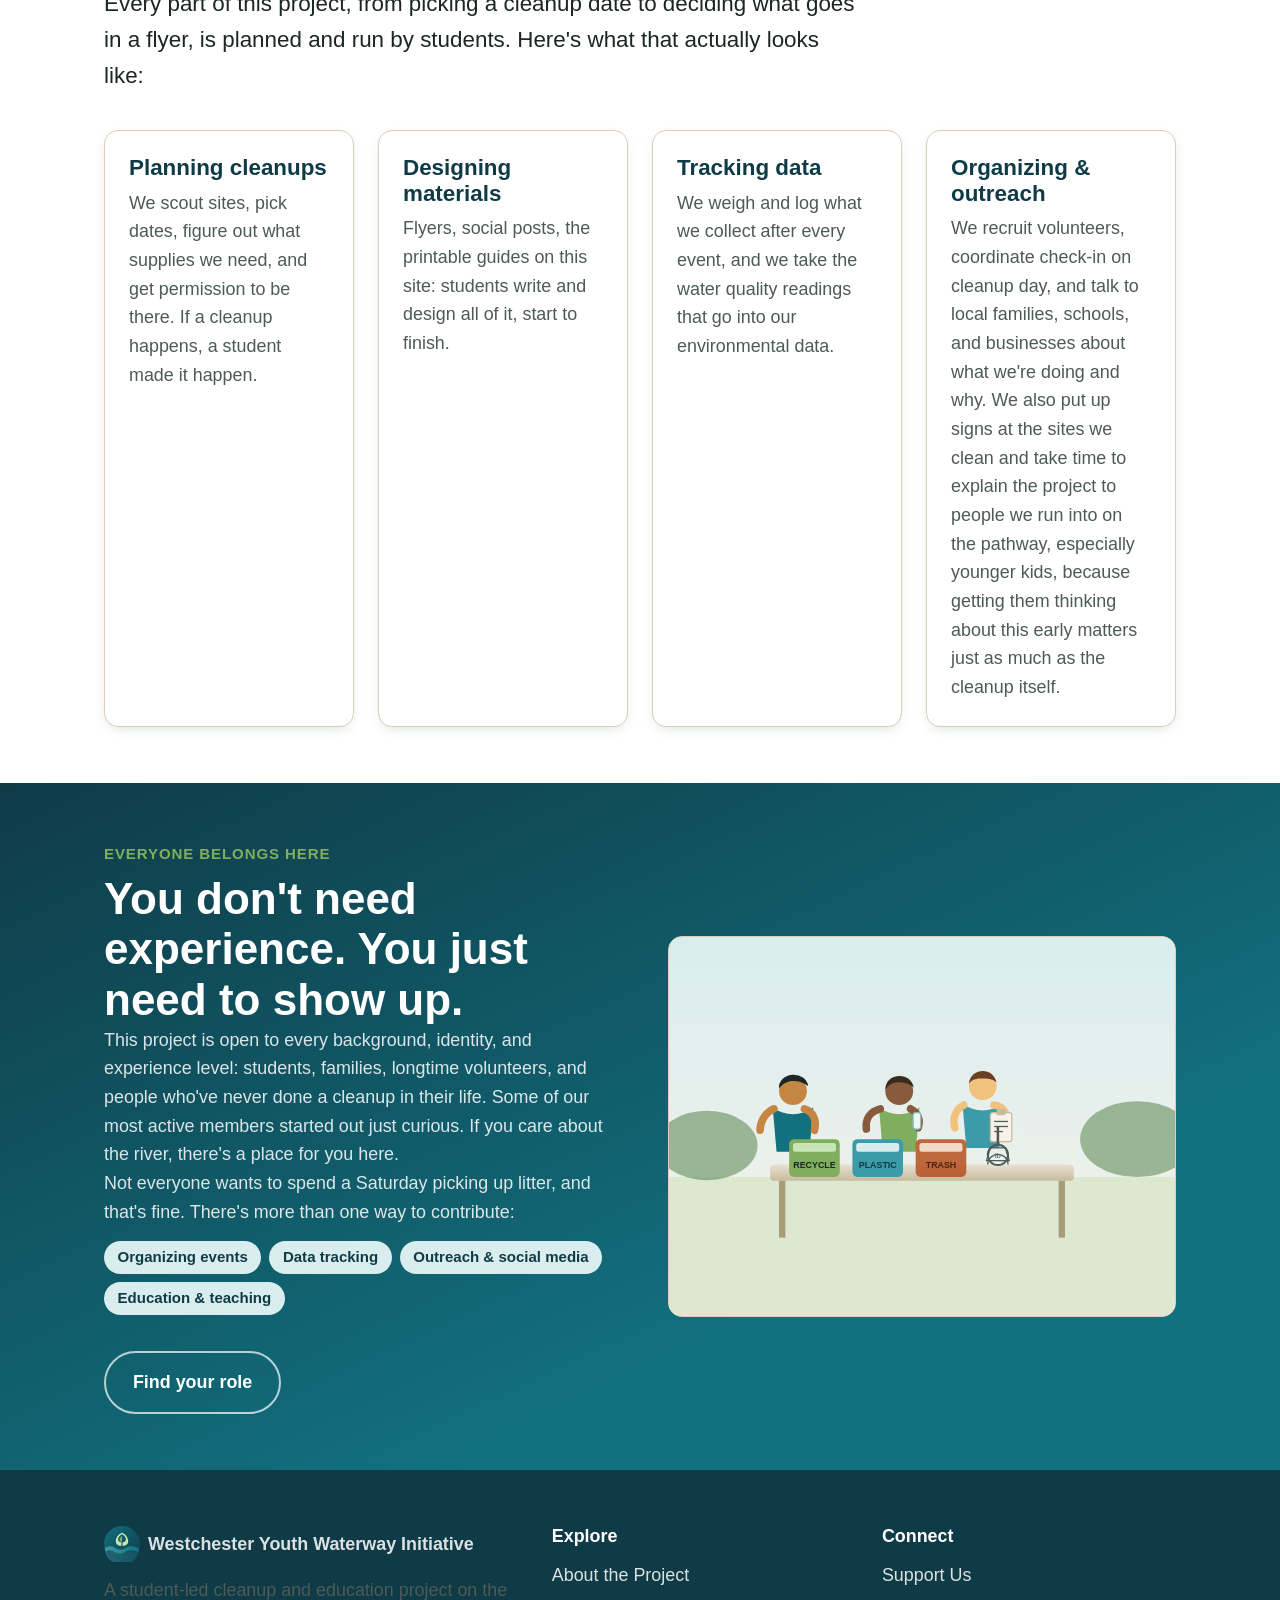
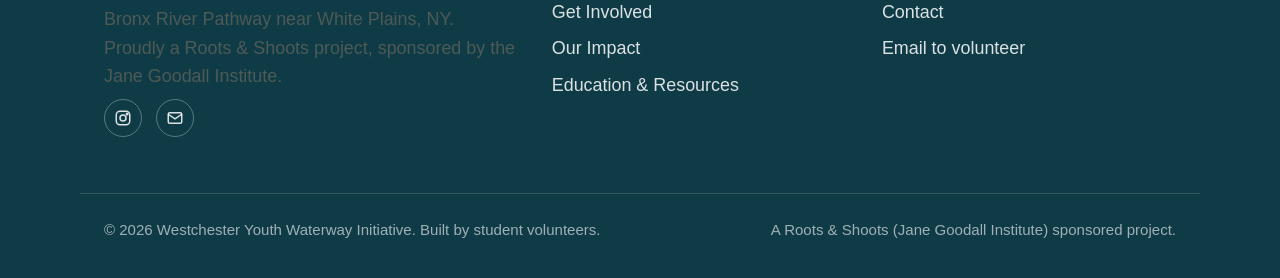
==== commit 9e34e0be: "Add real photo of the cleanup-site sign to the About page Replaced the site-a-before.svg illustratio" ====
--- a/about.html
+++ b/about.html
@@ -51,8 +51,11 @@
         <p>A few of us were walking the Bronx River Pathway, something we'd done since we were kids, and we couldn't ignore it anymore: bottles caught in the reeds, bags snagged on branches, wrappers pushed into the mud at the water's edge. It wasn't new. It had just been building up, cleanup after cleanup that never happened.</p>
         <p>So instead of just complaining about it, we picked a Saturday, grabbed some trash bags, and went out and did a first cleanup ourselves. That first morning turned into a plan, and the plan turned into the Westchester Youth Waterway Initiative, a Roots &amp; Shoots project run entirely by the students who started it.</p>
       </div>
-      <figure class="art-frame ratio-4-3">
-        <img src="images/site-a-before.svg" alt="Illustration of a riverside park bench area with litter scattered in the grass, before a cleanup">
+      <figure style="max-width: 320px; margin-inline: auto;">
+        <div class="art-frame" style="aspect-ratio: 502 / 1172;">
+          <img src="images/litter-awareness-sign.webp" alt="A yard sign reading 'Litter Is Hurting Our Environment,' placed in the grass, explaining how trash washes into waterways and harms wildlife" style="width: 100%; height: 100%; object-fit: cover;">
+        </div>
+        <figcaption style="text-align: center;">One of the signs we leave at cleanup sites.</figcaption>
       </figure>
     </div>
   </section>
